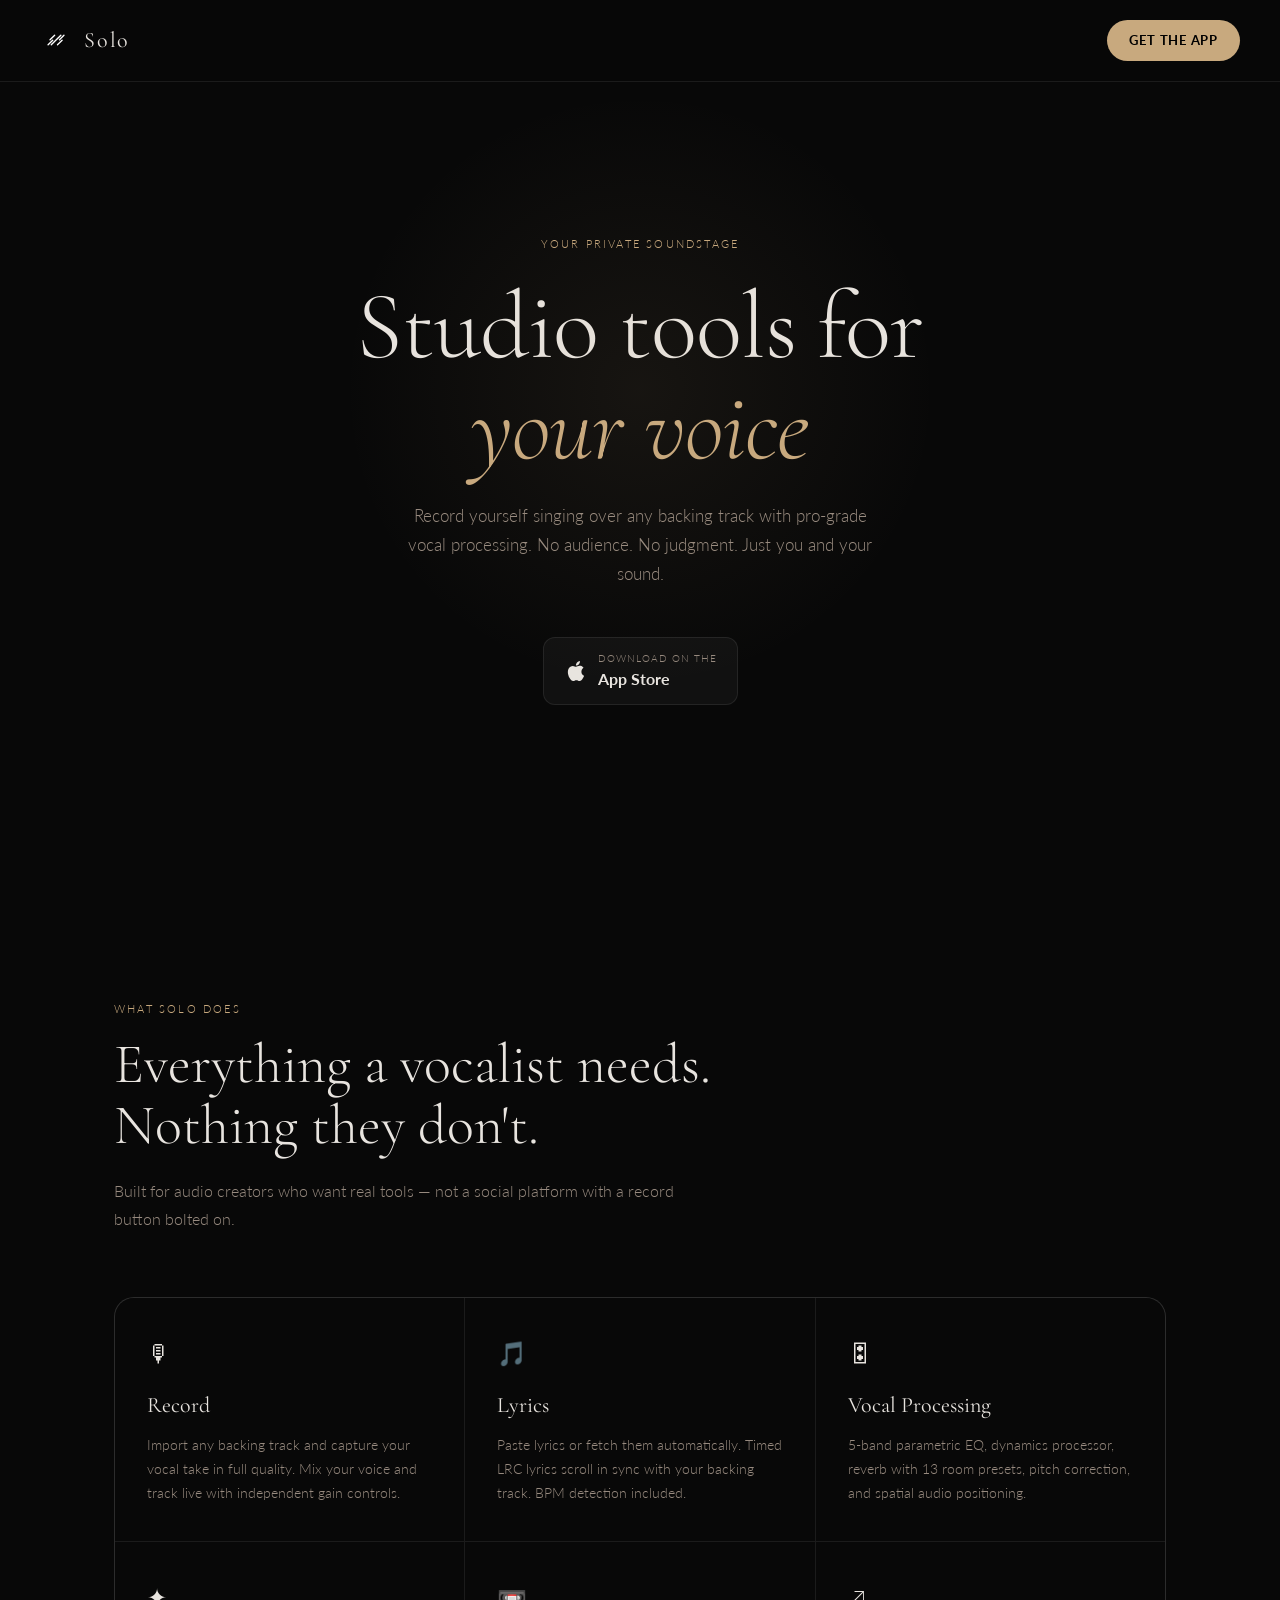
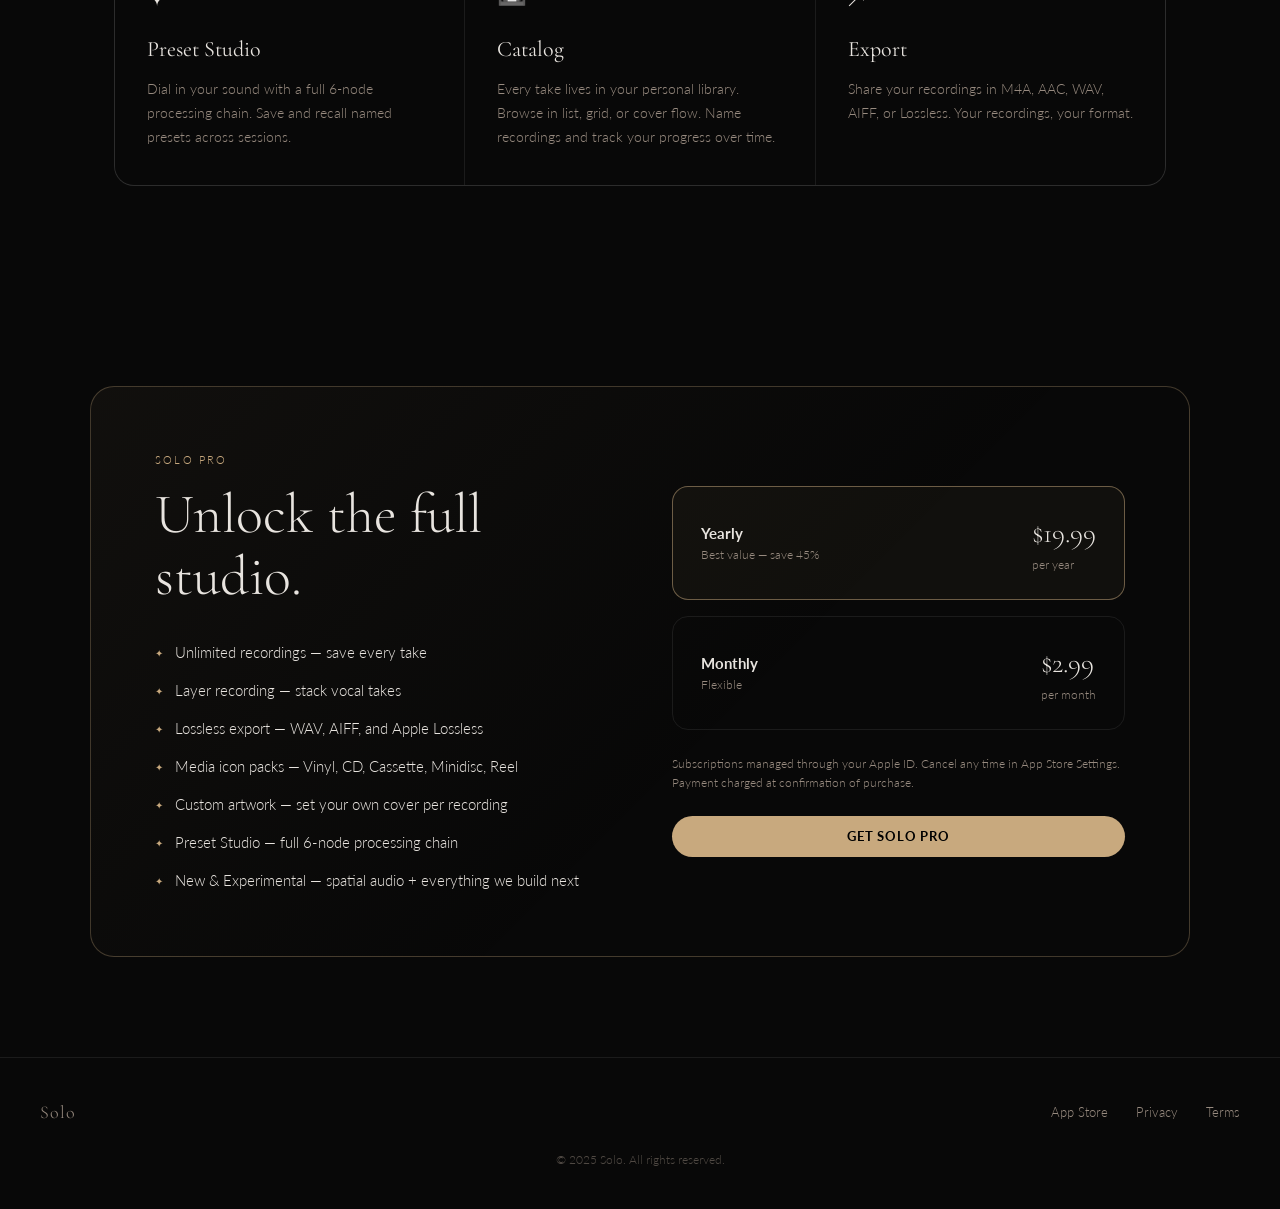
==== index.html @ beb30427 "Initial landing page with privacy and terms" ====
<!DOCTYPE html>
<html lang="en">
<head>
  <meta charset="UTF-8" />
  <meta name="viewport" content="width=device-width, initial-scale=1.0" />
  <title>Solo — Your Private Soundstage</title>
  <meta name="description" content="A private vocal studio for audio creators. Record yourself singing over any backing track with pro-grade EQ, reverb, spatial audio, and more." />
  <link rel="icon" href="s.svg" type="image/svg+xml" />
  <link rel="stylesheet" href="style.css" />
</head>
<body>

  <!-- NAV -->
  <nav>
    <div class="nav-brand">
      <img class="nav-logo" src="s-mark.svg" alt="Solo mark" />
      <span class="nav-wordmark">Solo</span>
    </div>
    <a href="#" class="btn btn-amber">Get the App</a>
  </nav>

  <!-- HERO -->
  <section class="hero">
    <p class="hero-eyebrow">Your private soundstage</p>
    <h1 class="hero-headline">Studio tools for<br><em>your voice</em></h1>
    <p class="hero-sub">Record yourself singing over any backing track with pro-grade vocal processing. No audience. No judgment. Just you and your sound.</p>
    <div class="hero-cta">
      <a href="#" class="appstore-badge">
        <svg width="24" height="24" viewBox="0 0 24 24" fill="none" xmlns="http://www.w3.org/2000/svg">
          <path d="M18.71 19.5C17.88 20.74 17 21.95 15.66 21.97C14.32 22 13.89 21.18 12.37 21.18C10.84 21.18 10.37 21.95 9.1 22C7.78 22.05 6.8 20.68 5.96 19.47C4.25 17 2.94 12.45 4.7 9.39C5.57 7.87 7.13 6.91 8.82 6.88C10.1 6.86 11.32 7.75 12.11 7.75C12.89 7.75 14.37 6.68 15.92 6.84C16.57 6.87 18.39 7.1 19.56 8.82C19.47 8.88 17.39 10.1 17.41 12.63C17.44 15.65 20.06 16.66 20.09 16.67C20.06 16.74 19.67 18.11 18.71 19.5ZM13 3.5C13.73 2.67 14.94 2.04 15.94 2C16.07 3.17 15.6 4.35 14.9 5.19C14.21 6.04 13.07 6.7 11.95 6.61C11.8 5.46 12.36 4.26 13 3.5Z" fill="#E8E4DF"/>
        </svg>
        <div class="appstore-badge-text">
          <div class="eyebrow">Download on the</div>
          <div class="store">App Store</div>
        </div>
      </a>
    </div>
  </section>

  <!-- FEATURES -->
  <section>
    <p class="section-label">What Solo does</p>
    <h2 class="section-title">Everything a vocalist needs.<br>Nothing they don't.</h2>
    <p class="section-body">Built for audio creators who want real tools — not a social platform with a record button bolted on.</p>

    <div class="feature-grid">
      <div class="feature-card">
        <span class="feature-icon">🎙</span>
        <h3 class="feature-title">Record</h3>
        <p class="feature-desc">Import any backing track and capture your vocal take in full quality. Mix your voice and track live with independent gain controls.</p>
      </div>
      <div class="feature-card">
        <span class="feature-icon">🎵</span>
        <h3 class="feature-title">Lyrics</h3>
        <p class="feature-desc">Paste lyrics or fetch them automatically. Timed LRC lyrics scroll in sync with your backing track. BPM detection included.</p>
      </div>
      <div class="feature-card">
        <span class="feature-icon">🎛</span>
        <h3 class="feature-title">Vocal Processing</h3>
        <p class="feature-desc">5-band parametric EQ, dynamics processor, reverb with 13 room presets, pitch correction, and spatial audio positioning.</p>
      </div>
      <div class="feature-card">
        <span class="feature-icon">✦</span>
        <h3 class="feature-title">Preset Studio</h3>
        <p class="feature-desc">Dial in your sound with a full 6-node processing chain. Save and recall named presets across sessions.</p>
      </div>
      <div class="feature-card">
        <span class="feature-icon">📼</span>
        <h3 class="feature-title">Catalog</h3>
        <p class="feature-desc">Every take lives in your personal library. Browse in list, grid, or cover flow. Name recordings and track your progress over time.</p>
      </div>
      <div class="feature-card">
        <span class="feature-icon">↗</span>
        <h3 class="feature-title">Export</h3>
        <p class="feature-desc">Share your recordings in M4A, AAC, WAV, AIFF, or Lossless. Your recordings, your format.</p>
      </div>
    </div>
  </section>

  <!-- PRO -->
  <div class="pro-section">
    <div class="pro-inner">
      <div>
        <p class="section-label">Solo Pro</p>
        <h2 class="section-title">Unlock the full studio.</h2>
        <ul class="pro-features">
          <li>Unlimited recordings — save every take</li>
          <li>Layer recording — stack vocal takes</li>
          <li>Lossless export — WAV, AIFF, and Apple Lossless</li>
          <li>Media icon packs — Vinyl, CD, Cassette, Minidisc, Reel</li>
          <li>Custom artwork — set your own cover per recording</li>
          <li>Preset Studio — full 6-node processing chain</li>
          <li>New &amp; Experimental — spatial audio + everything we build next</li>
        </ul>
      </div>
      <div>
        <div class="pro-pricing">
          <div class="price-card featured">
            <div>
              <div class="price-label">Yearly</div>
              <div class="price-period">Best value — save 45%</div>
            </div>
            <div>
              <div class="price-value">$19.99</div>
              <div class="price-period">per year</div>
            </div>
          </div>
          <div class="price-card">
            <div>
              <div class="price-label">Monthly</div>
              <div class="price-period">Flexible</div>
            </div>
            <div>
              <div class="price-value">$2.99</div>
              <div class="price-period">per month</div>
            </div>
          </div>
          <p class="pro-note">Subscriptions managed through your Apple ID. Cancel any time in App Store Settings. Payment charged at confirmation of purchase.</p>
          <a href="#" class="btn btn-amber" style="width:100%;text-align:center;margin-top:8px;">Get Solo Pro</a>
        </div>
      </div>
    </div>
  </div>

  <!-- FOOTER -->
  <footer>
    <div class="footer-brand">Solo</div>
    <div class="footer-links">
      <a href="#">App Store</a>
      <a href="privacy.html">Privacy</a>
      <a href="terms.html">Terms</a>
    </div>
    <div class="footer-copy">© 2025 Solo. All rights reserved.</div>
  </footer>

</body>
</html>
---- style.css ----
@import url('https://fonts.googleapis.com/css2?family=Cormorant+Garamond:ital,wght@0,300;0,400;0,500;0,600;1,300;1,400&family=Lato:wght@300;400;700&display=swap');

*, *::before, *::after { box-sizing: border-box; margin: 0; padding: 0; }

:root {
  --bg:        #080808;
  --fg:        #E8E4DF;
  --amber:     #C8A97E;
  --secondary: #978A7F;
  --red:       #E83232;
  --glass:     rgba(255,255,255,0.04);
  --border:    rgba(255,255,255,0.08);
}

html { scroll-behavior: smooth; }

body {
  background: var(--bg);
  color: var(--fg);
  font-family: 'Lato', sans-serif;
  font-weight: 300;
  line-height: 1.6;
  -webkit-font-smoothing: antialiased;
}

a { color: inherit; text-decoration: none; }

/* ── NAV ── */
nav {
  position: fixed;
  top: 0; left: 0; right: 0;
  z-index: 100;
  display: flex;
  align-items: center;
  justify-content: space-between;
  padding: 20px 40px;
  background: rgba(8,8,8,0.8);
  backdrop-filter: blur(16px);
  -webkit-backdrop-filter: blur(16px);
  border-bottom: 1px solid var(--border);
}

.nav-brand {
  display: flex;
  align-items: center;
  gap: 12px;
}

.nav-logo {
  width: 32px;
  height: 32px;
}

.nav-wordmark {
  font-family: 'Cormorant Garamond', serif;
  font-size: 22px;
  font-weight: 400;
  letter-spacing: 0.08em;
  color: var(--fg);
}

.btn {
  display: inline-block;
  padding: 10px 22px;
  border-radius: 100px;
  font-family: 'Lato', sans-serif;
  font-size: 13px;
  font-weight: 700;
  letter-spacing: 0.06em;
  text-transform: uppercase;
  transition: opacity 0.2s;
  cursor: pointer;
  border: none;
}

.btn:hover { opacity: 0.85; }

.btn-amber {
  background: var(--amber);
  color: #000;
}

.btn-outline {
  background: transparent;
  color: var(--fg);
  border: 1px solid var(--border);
}

/* ── HERO ── */
.hero {
  min-height: 100vh;
  display: flex;
  flex-direction: column;
  align-items: center;
  justify-content: center;
  text-align: center;
  padding: 120px 24px 80px;
  position: relative;
  overflow: hidden;
}

.hero::before {
  content: '';
  position: absolute;
  top: 10%;
  left: 50%;
  transform: translateX(-50%);
  width: 600px;
  height: 600px;
  background: radial-gradient(ellipse, rgba(200,169,126,0.08) 0%, transparent 70%);
  pointer-events: none;
  animation: pulse 8s ease-in-out infinite;
}

@keyframes pulse {
  0%, 100% { transform: translateX(-50%) scale(1); opacity: 1; }
  50%       { transform: translateX(-50%) scale(1.15); opacity: 0.7; }
}

.hero-eyebrow {
  font-size: 11px;
  letter-spacing: 0.2em;
  text-transform: uppercase;
  color: var(--amber);
  margin-bottom: 24px;
}

.hero-headline {
  font-family: 'Cormorant Garamond', serif;
  font-size: clamp(52px, 8vw, 96px);
  font-weight: 300;
  line-height: 1.05;
  letter-spacing: -0.01em;
  margin-bottom: 24px;
  max-width: 800px;
}

.hero-headline em {
  font-style: italic;
  color: var(--amber);
}

.hero-sub {
  font-size: 17px;
  color: var(--secondary);
  max-width: 480px;
  margin-bottom: 48px;
  line-height: 1.7;
}

.hero-cta {
  display: flex;
  gap: 16px;
  align-items: center;
  flex-wrap: wrap;
  justify-content: center;
}

.appstore-badge {
  display: flex;
  align-items: center;
  gap: 10px;
  padding: 12px 20px;
  border: 1px solid var(--border);
  border-radius: 12px;
  background: var(--glass);
  transition: border-color 0.2s, background 0.2s;
}

.appstore-badge:hover {
  border-color: var(--amber);
  background: rgba(200,169,126,0.06);
}

.appstore-badge svg { flex-shrink: 0; }

.appstore-badge-text { text-align: left; }
.appstore-badge-text .eyebrow { font-size: 10px; color: var(--secondary); letter-spacing: 0.1em; text-transform: uppercase; }
.appstore-badge-text .store   { font-size: 16px; font-weight: 700; }

/* ── SECTION ── */
section {
  padding: 100px 24px;
  max-width: 1100px;
  margin: 0 auto;
}

.section-label {
  font-size: 11px;
  letter-spacing: 0.2em;
  text-transform: uppercase;
  color: var(--amber);
  margin-bottom: 16px;
}

.section-title {
  font-family: 'Cormorant Garamond', serif;
  font-size: clamp(36px, 5vw, 56px);
  font-weight: 300;
  line-height: 1.1;
  margin-bottom: 20px;
}

.section-body {
  font-size: 16px;
  color: var(--secondary);
  max-width: 560px;
  line-height: 1.75;
}

/* ── FEATURE GRID ── */
.feature-grid {
  display: grid;
  grid-template-columns: repeat(auto-fill, minmax(300px, 1fr));
  gap: 1px;
  background: var(--border);
  border: 1px solid var(--border);
  border-radius: 20px;
  overflow: hidden;
  margin-top: 64px;
}

.feature-card {
  background: var(--bg);
  padding: 36px 32px;
  transition: background 0.2s;
}

.feature-card:hover { background: var(--glass); }

.feature-icon {
  font-size: 24px;
  margin-bottom: 16px;
  display: block;
}

.feature-title {
  font-family: 'Cormorant Garamond', serif;
  font-size: 22px;
  font-weight: 400;
  margin-bottom: 10px;
}

.feature-desc {
  font-size: 14px;
  color: var(--secondary);
  line-height: 1.7;
}

/* ── PRO CALLOUT ── */
.pro-section {
  padding: 100px 24px;
}

.pro-inner {
  max-width: 1100px;
  margin: 0 auto;
  border: 1px solid rgba(200,169,126,0.3);
  border-radius: 24px;
  padding: 64px;
  background: linear-gradient(135deg, rgba(200,169,126,0.05) 0%, transparent 60%);
  display: grid;
  grid-template-columns: 1fr 1fr;
  gap: 64px;
  align-items: center;
}

.pro-features {
  list-style: none;
  display: flex;
  flex-direction: column;
  gap: 14px;
  margin-top: 32px;
}

.pro-features li {
  display: flex;
  align-items: flex-start;
  gap: 12px;
  font-size: 15px;
  color: var(--fg);
}

.pro-features li::before {
  content: '✦';
  color: var(--amber);
  font-size: 10px;
  margin-top: 5px;
  flex-shrink: 0;
}

.pro-pricing {
  display: flex;
  flex-direction: column;
  gap: 16px;
}

.price-card {
  border: 1px solid var(--border);
  border-radius: 16px;
  padding: 24px 28px;
  display: flex;
  justify-content: space-between;
  align-items: center;
  transition: border-color 0.2s;
}

.price-card.featured {
  border-color: rgba(200,169,126,0.5);
  background: rgba(200,169,126,0.05);
}

.price-label { font-size: 15px; font-weight: 700; }
.price-value { font-family: 'Cormorant Garamond', serif; font-size: 28px; }
.price-period { font-size: 12px; color: var(--secondary); }

.pro-note {
  font-size: 12px;
  color: var(--secondary);
  margin-top: 8px;
  line-height: 1.6;
}

/* ── FOOTER ── */
footer {
  border-top: 1px solid var(--border);
  padding: 40px 40px;
  display: flex;
  align-items: center;
  justify-content: space-between;
  flex-wrap: wrap;
  gap: 16px;
}

.footer-brand {
  font-family: 'Cormorant Garamond', serif;
  font-size: 18px;
  letter-spacing: 0.06em;
  color: var(--secondary);
}

.footer-links {
  display: flex;
  gap: 28px;
  font-size: 13px;
  color: var(--secondary);
}

.footer-links a:hover { color: var(--fg); }

.footer-copy {
  font-size: 12px;
  color: var(--secondary);
  opacity: 0.5;
  width: 100%;
  text-align: center;
  margin-top: 8px;
}

/* ── LEGAL PAGES ── */
.legal-wrap {
  max-width: 720px;
  margin: 0 auto;
  padding: 140px 24px 80px;
}

.legal-wrap h1 {
  font-family: 'Cormorant Garamond', serif;
  font-size: 48px;
  font-weight: 300;
  margin-bottom: 8px;
}

.legal-date {
  font-size: 13px;
  color: var(--secondary);
  margin-bottom: 56px;
}

.legal-wrap h2 {
  font-family: 'Cormorant Garamond', serif;
  font-size: 24px;
  font-weight: 400;
  margin: 40px 0 12px;
  color: var(--amber);
}

.legal-wrap p, .legal-wrap li {
  font-size: 15px;
  color: var(--secondary);
  line-height: 1.8;
  margin-bottom: 12px;
}

.legal-wrap ul {
  padding-left: 20px;
  margin-bottom: 12px;
}

.legal-wrap a { color: var(--amber); text-decoration: underline; }

/* ── RESPONSIVE ── */
@media (max-width: 768px) {
  nav { padding: 16px 20px; }

  .pro-inner {
    grid-template-columns: 1fr;
    padding: 40px 28px;
    gap: 40px;
  }

  footer {
    flex-direction: column;
    align-items: flex-start;
    padding: 32px 20px;
  }
}
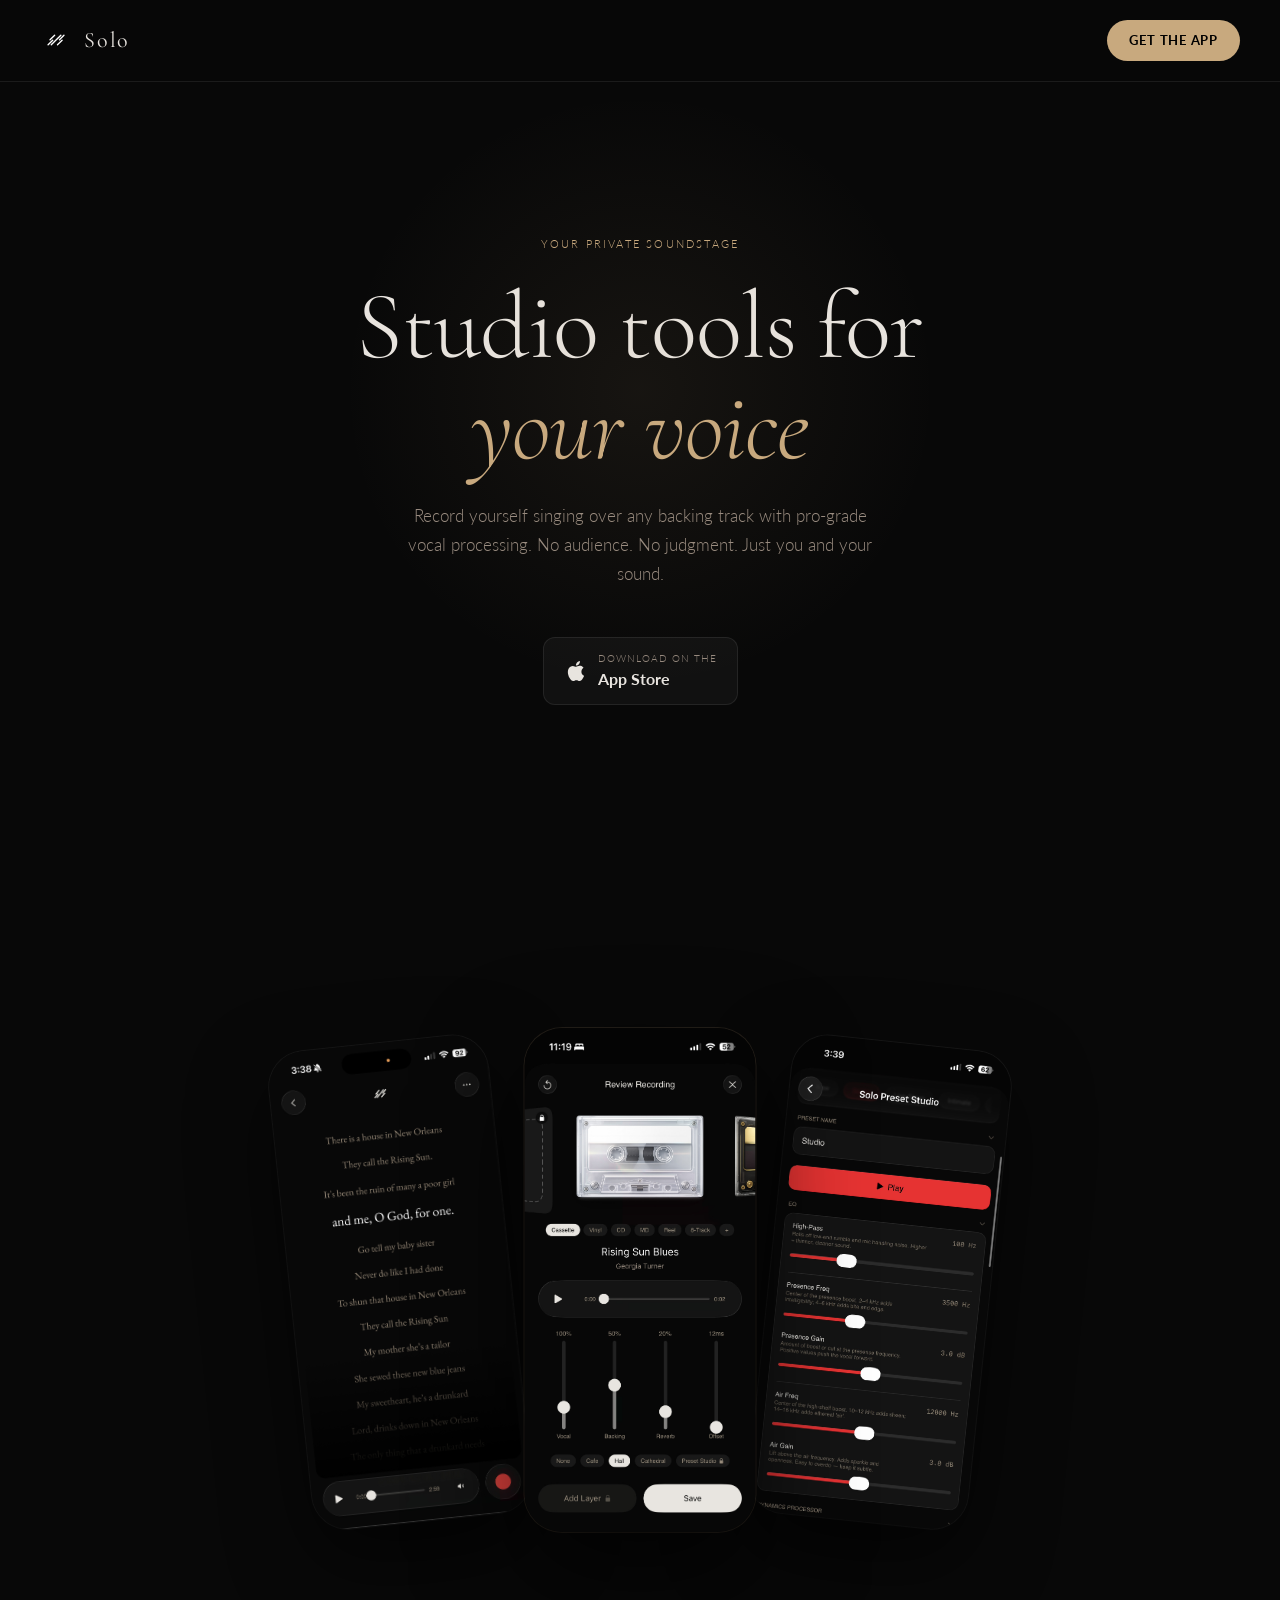
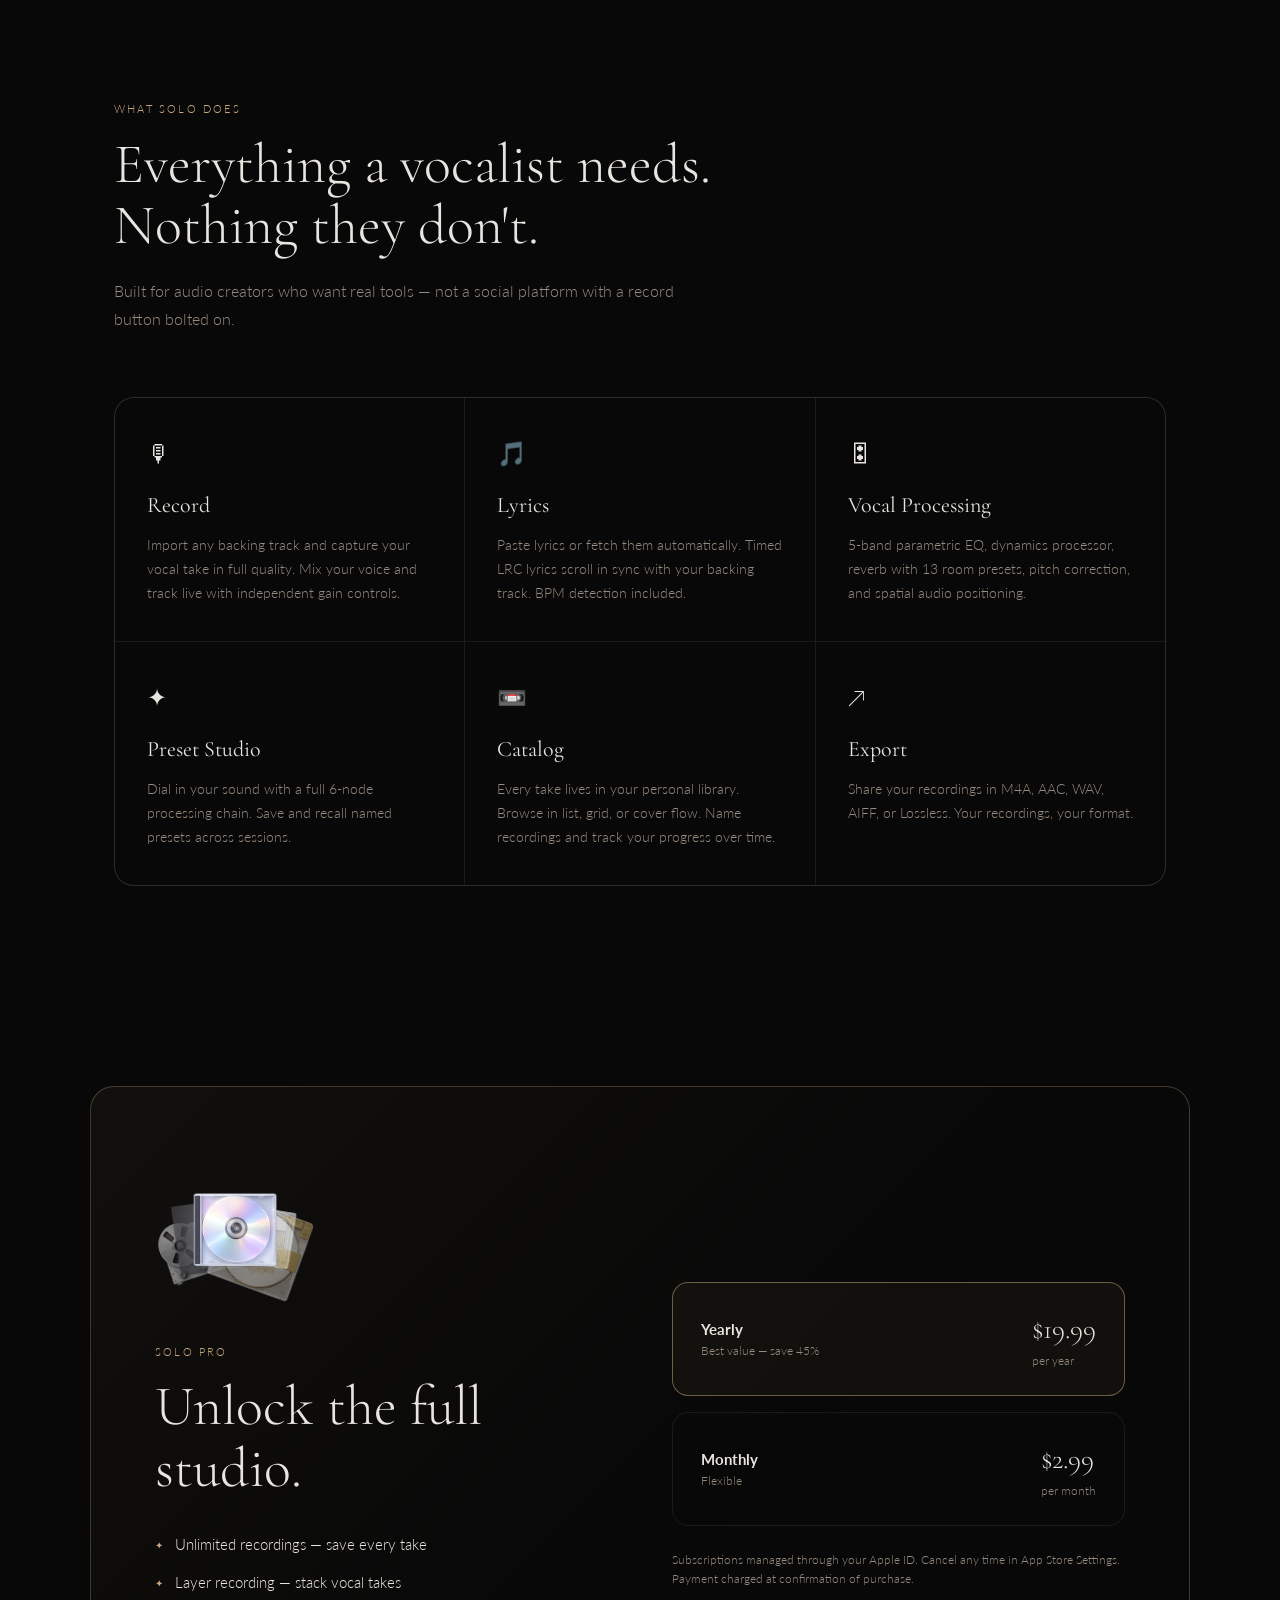
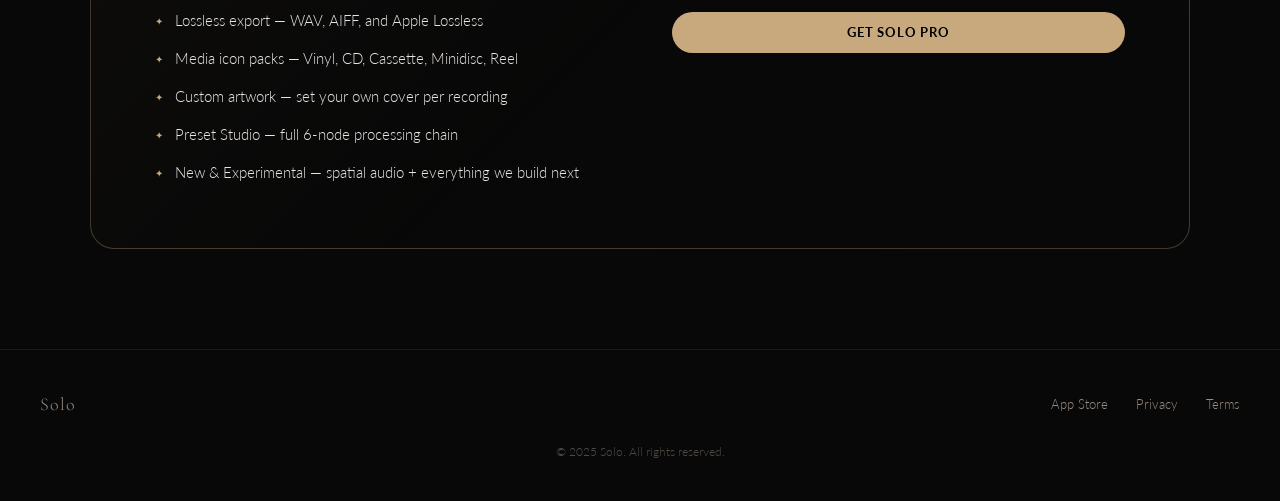
==== commit 2720dfca: "Add screenshots, icon pile, and asset updates" ====
--- a/index.html
+++ b/index.html
@@ -36,6 +36,21 @@
       </a>
     </div>
   </section>
+
+  <!-- SCREENSHOTS -->
+  <div class="screenshots-section">
+    <div class="screenshots-row">
+      <div class="phone-wrap phone-left">
+        <img src="record.jpg" alt="Record screen" class="phone-screen" />
+      </div>
+      <div class="phone-wrap phone-center">
+        <img src="mix.jpg" alt="Mix screen" class="phone-screen" />
+      </div>
+      <div class="phone-wrap phone-right">
+        <img src="presetstudio.jpeg" alt="Preset Studio screen" class="phone-screen" />
+      </div>
+    </div>
+  </div>
 
   <!-- FEATURES -->
   <section>
@@ -81,7 +96,14 @@
   <div class="pro-section">
     <div class="pro-inner">
       <div>
-        <p class="section-label">Solo Pro</p>
+        <div class="icon-pile">
+          <img src="reel.png"     alt="Reel to reel" class="pile-icon pile-1" />
+          <img src="vinyl.png"    alt="Vinyl"         class="pile-icon pile-2" />
+          <img src="cd.png"       alt="CD"            class="pile-icon pile-3" />
+          <img src="cassette.png" alt="Cassette"      class="pile-icon pile-4" />
+          <img src="minidisc.png" alt="Minidisc"      class="pile-icon pile-5" />
+        </div>
+        <p class="section-label" style="margin-top:32px;">Solo Pro</p>
         <h2 class="section-title">Unlock the full studio.</h2>
         <ul class="pro-features">
           <li>Unlimited recordings — save every take</li>
--- a/style.css
+++ b/style.css
@@ -178,6 +178,86 @@
 .appstore-badge-text .eyebrow { font-size: 10px; color: var(--secondary); letter-spacing: 0.1em; text-transform: uppercase; }
 .appstore-badge-text .store   { font-size: 16px; font-weight: 700; }
 
+/* ── SCREENSHOTS ── */
+.screenshots-section {
+  overflow: hidden;
+  padding: 40px 0 80px;
+  position: relative;
+}
+
+.screenshots-row {
+  display: flex;
+  justify-content: center;
+  align-items: flex-end;
+  gap: 0;
+  position: relative;
+  height: 580px;
+}
+
+.phone-wrap {
+  width: 220px;
+  height: 480px;
+  border-radius: 36px;
+  overflow: hidden;
+  position: absolute;
+  box-shadow: 0 32px 80px rgba(0,0,0,0.6), 0 0 0 1px rgba(255,255,255,0.06);
+  flex-shrink: 0;
+}
+
+.phone-screen {
+  width: 100%;
+  height: 100%;
+  object-fit: cover;
+  object-position: center 10%;
+  display: block;
+}
+
+.phone-center {
+  z-index: 3;
+  transform: translateY(0) scale(1.05);
+  left: 50%;
+  margin-left: -110px;
+  box-shadow: 0 40px 100px rgba(0,0,0,0.7), 0 0 0 1px rgba(200,169,126,0.15);
+}
+
+.phone-left {
+  z-index: 2;
+  transform: rotate(-6deg) translateX(-20px);
+  left: 50%;
+  margin-left: -330px;
+}
+
+.phone-right {
+  z-index: 2;
+  transform: rotate(6deg) translateX(20px);
+  left: 50%;
+  margin-left: 110px;
+}
+
+/* ── ICON PILE ── */
+.icon-pile {
+  position: relative;
+  width: 160px;
+  height: 160px;
+  margin-bottom: 8px;
+}
+
+.pile-icon {
+  position: absolute;
+  width: 100px;
+  height: 100px;
+  object-fit: contain;
+  top: 50%;
+  left: 50%;
+  transform-origin: center center;
+}
+
+.pile-1 { transform: translate(-50%, -50%) rotate(-18deg) translate(-32px, 8px);  opacity: 0.5; }
+.pile-2 { transform: translate(-50%, -50%) rotate(-8deg)  translate(-16px, 4px);  opacity: 0.7; }
+.pile-3 { transform: translate(-50%, -50%) rotate(0deg)   translate(0px, 0px);    opacity: 1;   z-index: 2; }
+.pile-4 { transform: translate(-50%, -50%) rotate(9deg)   translate(14px, 4px);   opacity: 0.7; }
+.pile-5 { transform: translate(-50%, -50%) rotate(20deg)  translate(30px, 8px);   opacity: 0.5; }
+
 /* ── SECTION ── */
 section {
   padding: 100px 24px;
@@ -403,6 +483,11 @@
 @media (max-width: 768px) {
   nav { padding: 16px 20px; }
 
+  .screenshots-row { height: 400px; }
+  .phone-wrap { width: 160px; height: 346px; border-radius: 28px; }
+  .phone-left  { margin-left: -240px; }
+  .phone-right { margin-left: 80px; }
+
   .pro-inner {
     grid-template-columns: 1fr;
     padding: 40px 28px;
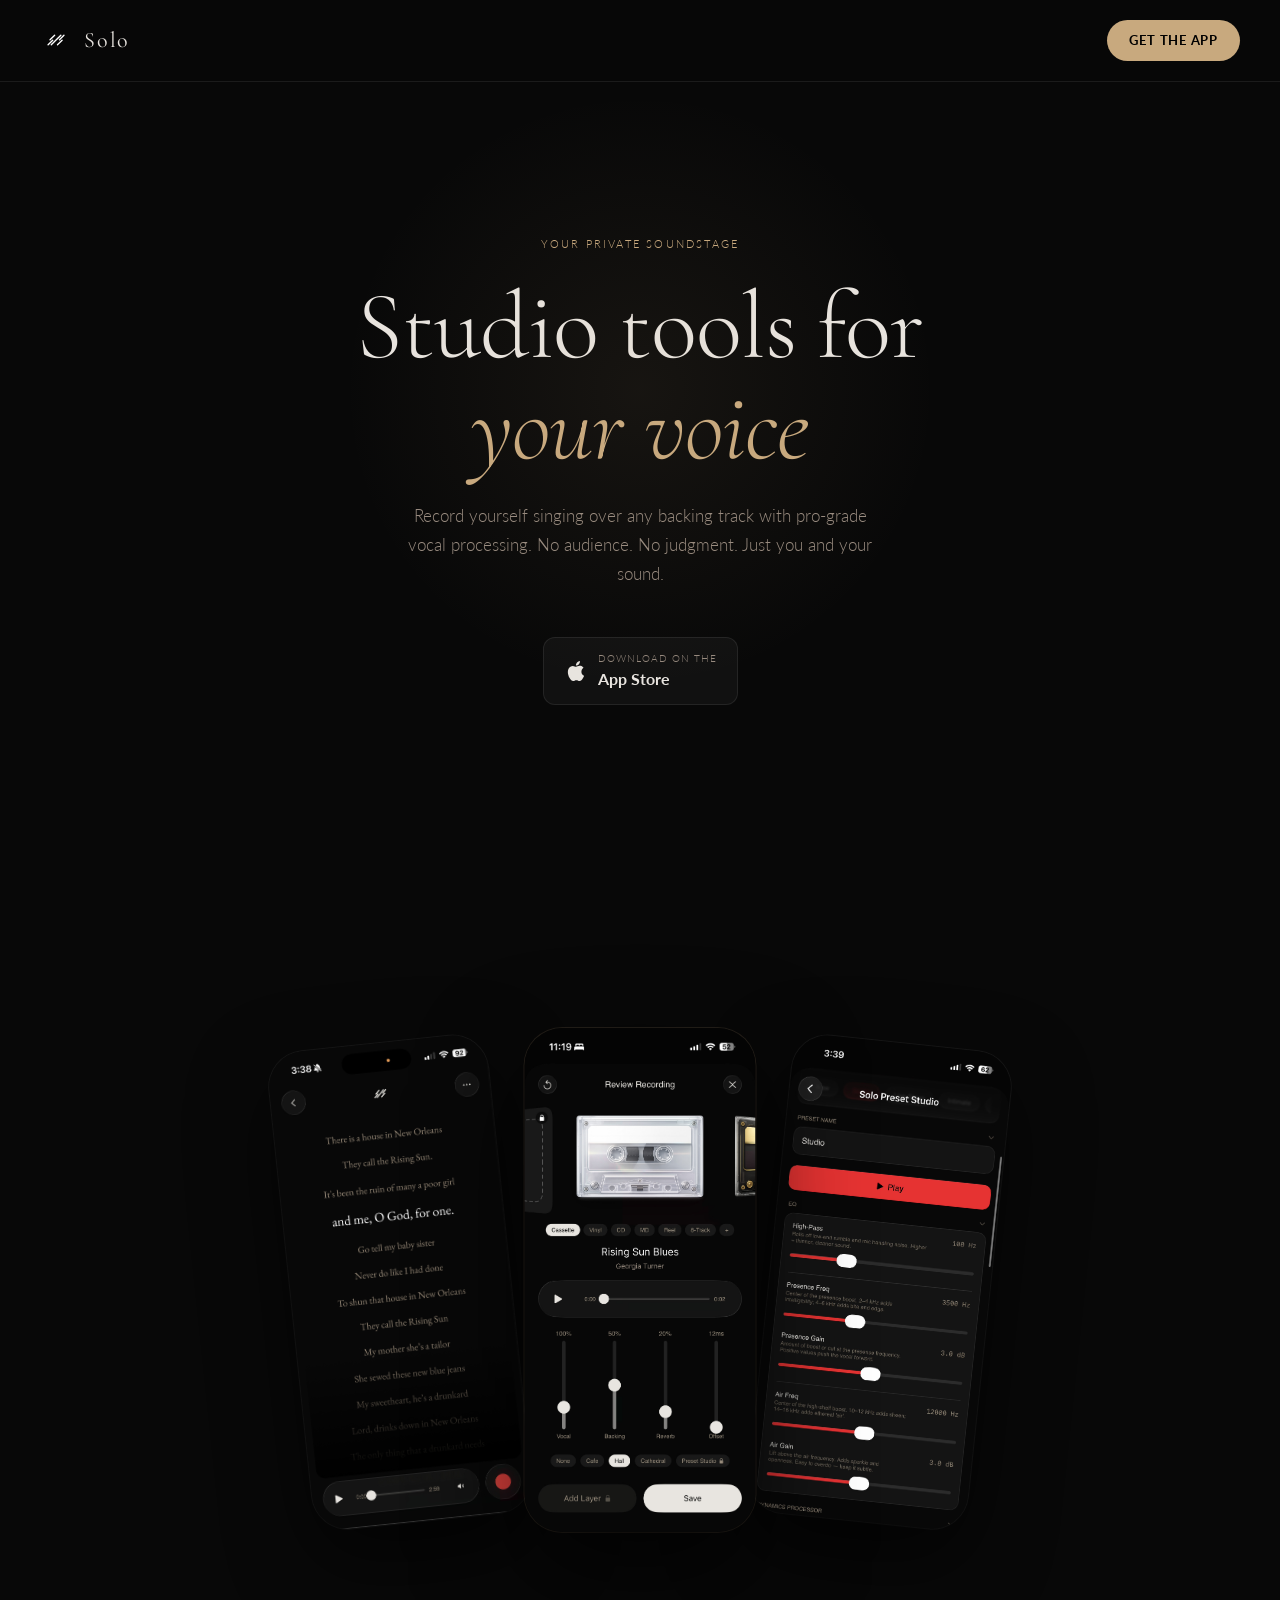
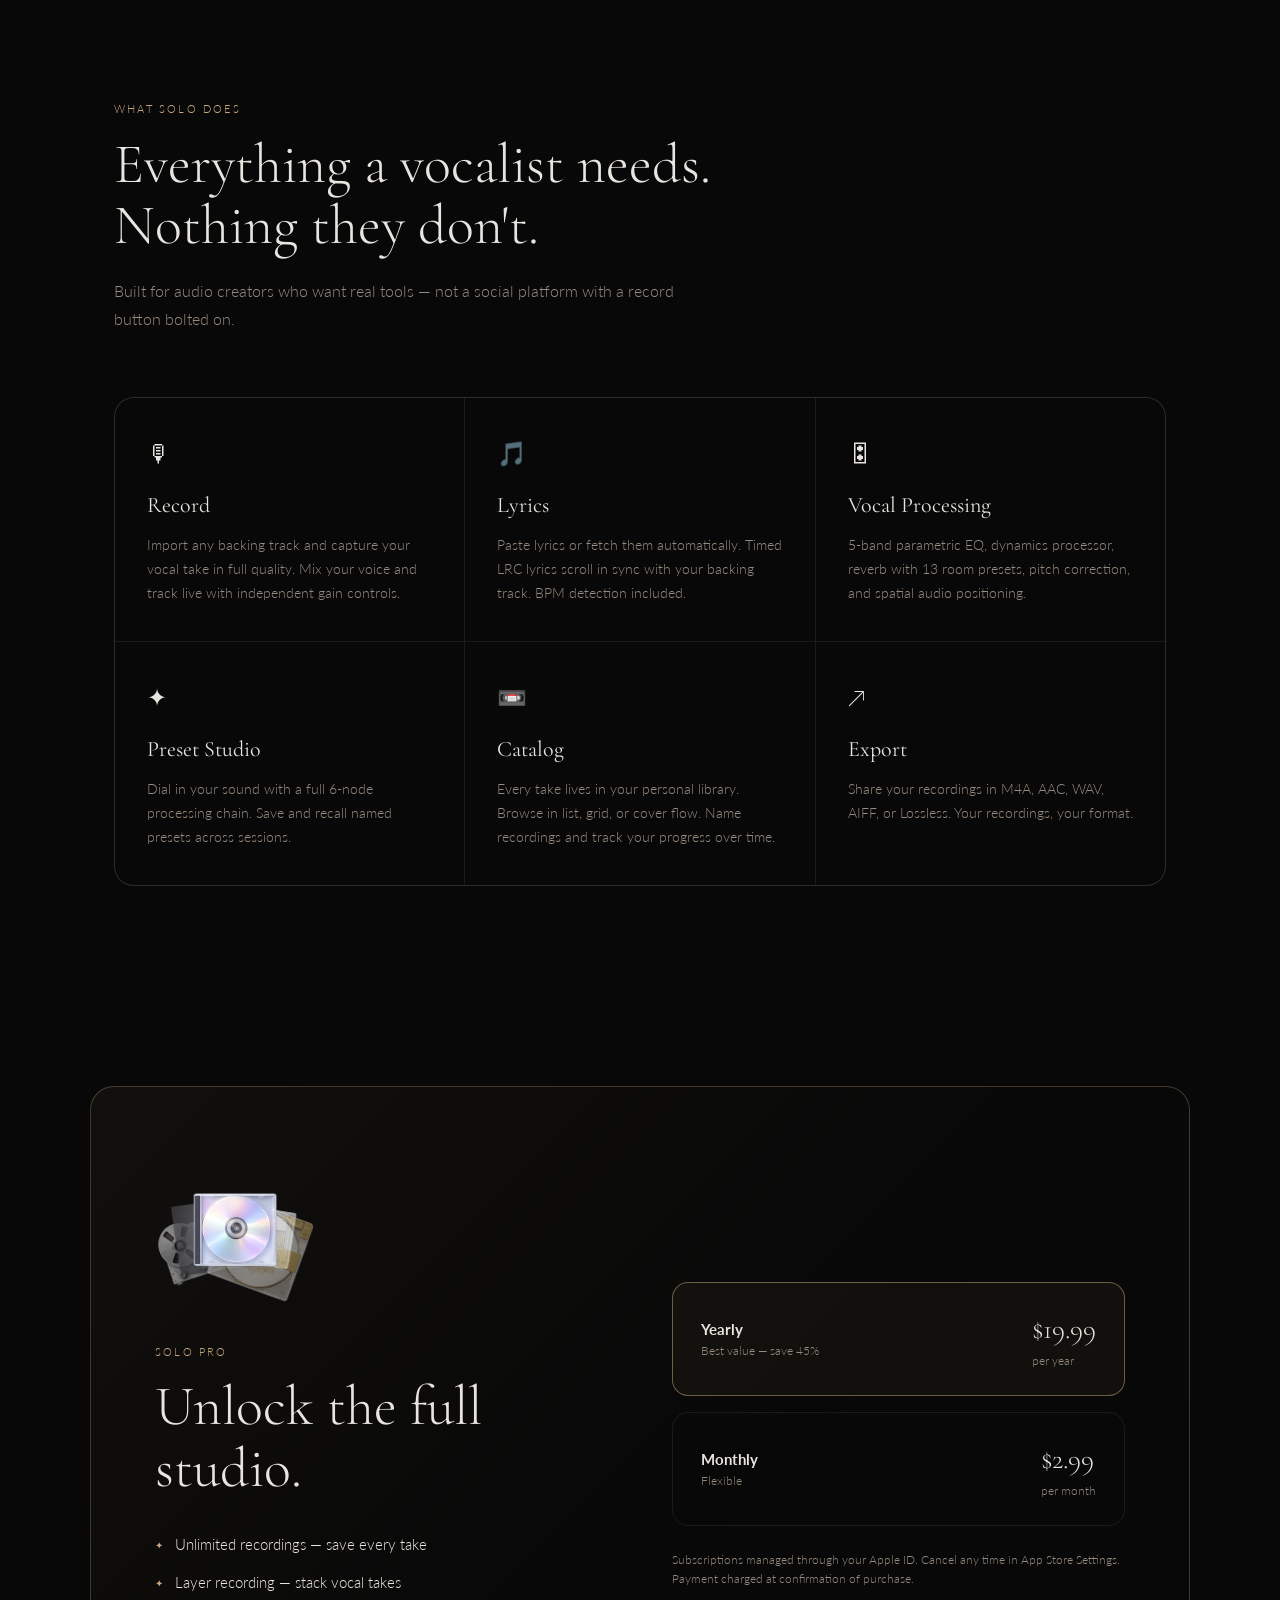
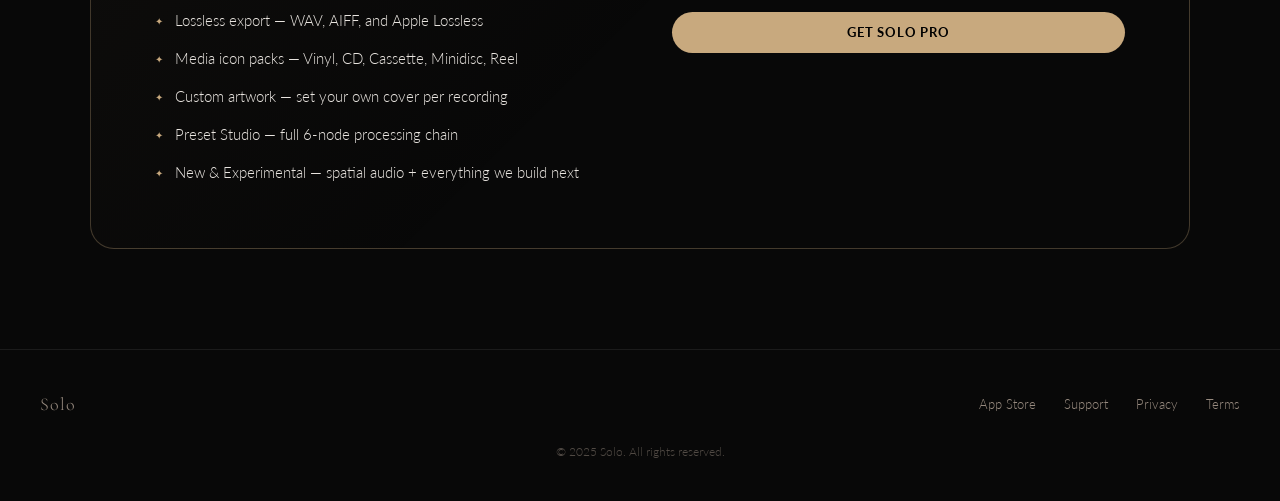
==== commit 00efefcc: "Add support page with FAQs, pricing, and privacy section" ====
--- a/index.html
+++ b/index.html
@@ -149,6 +149,7 @@
     <div class="footer-brand">Solo</div>
     <div class="footer-links">
       <a href="#">App Store</a>
+      <a href="support.html">Support</a>
       <a href="privacy.html">Privacy</a>
       <a href="terms.html">Terms</a>
     </div>
